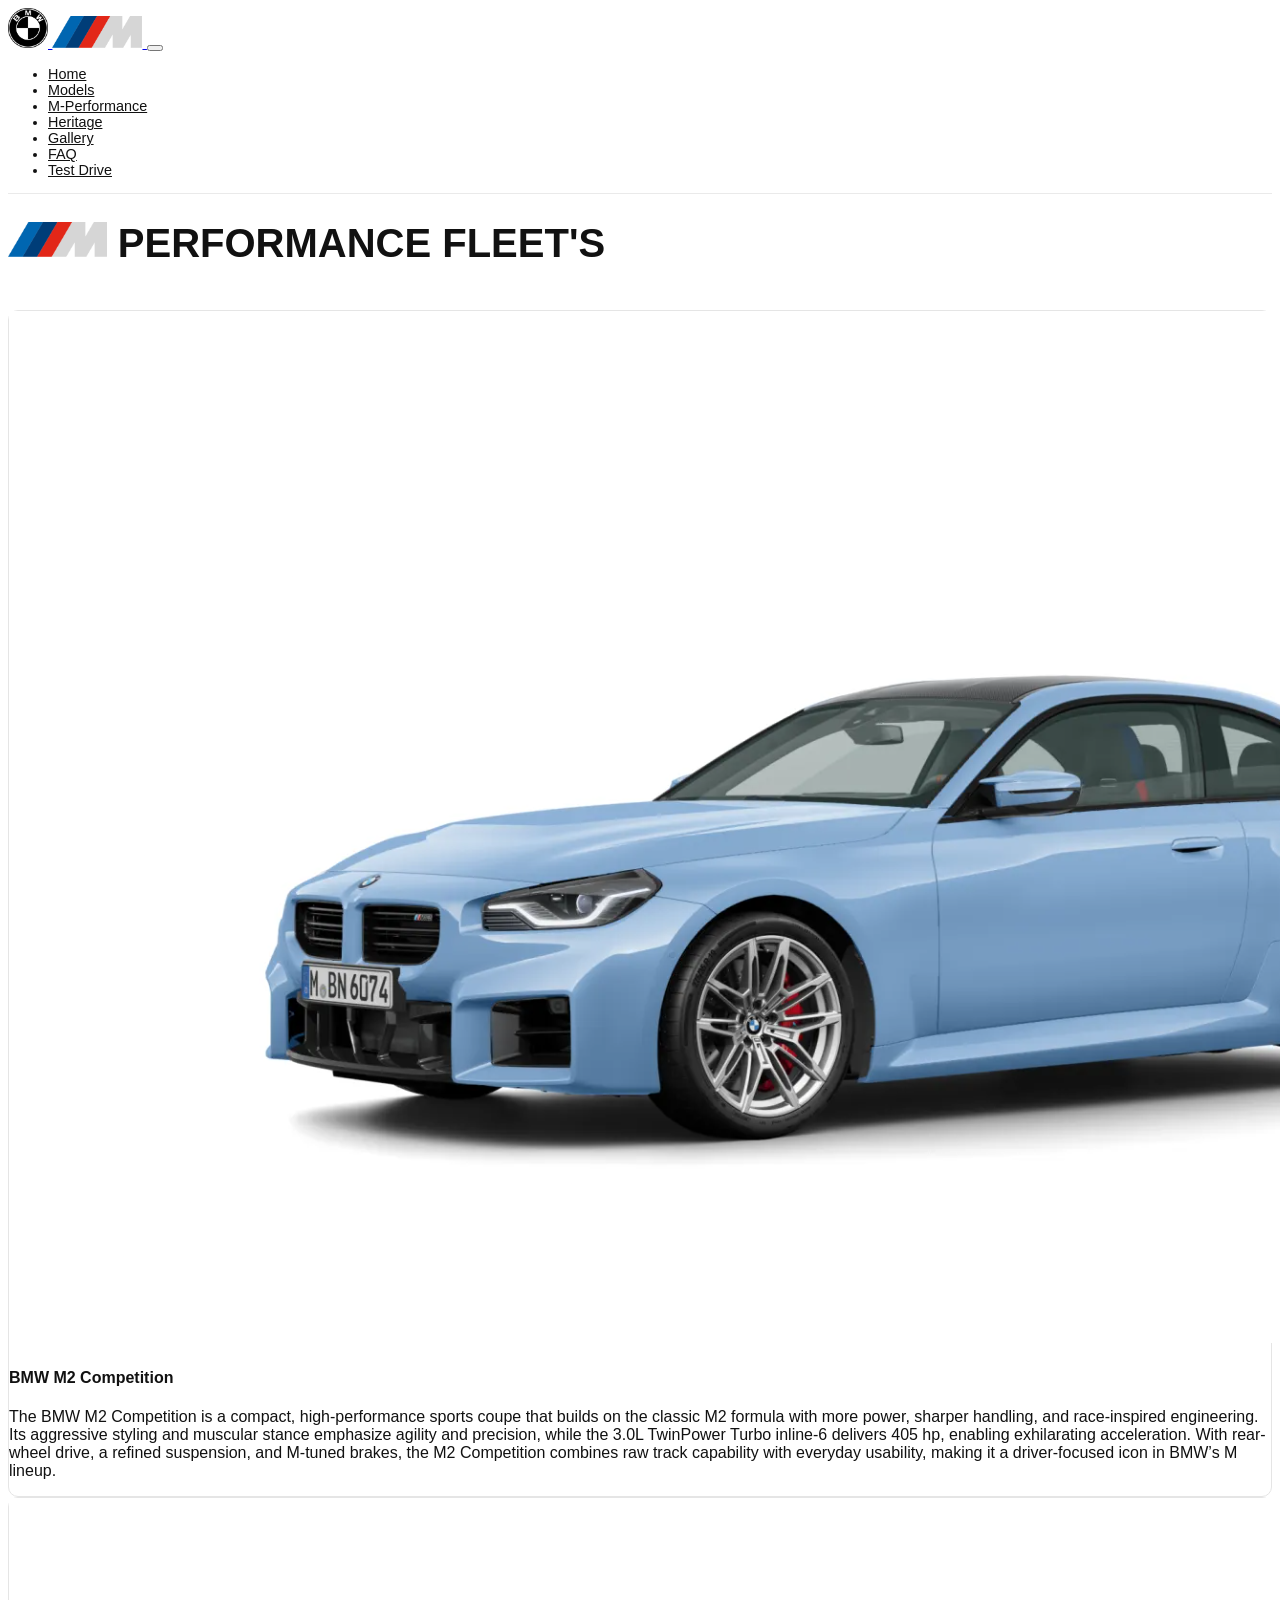
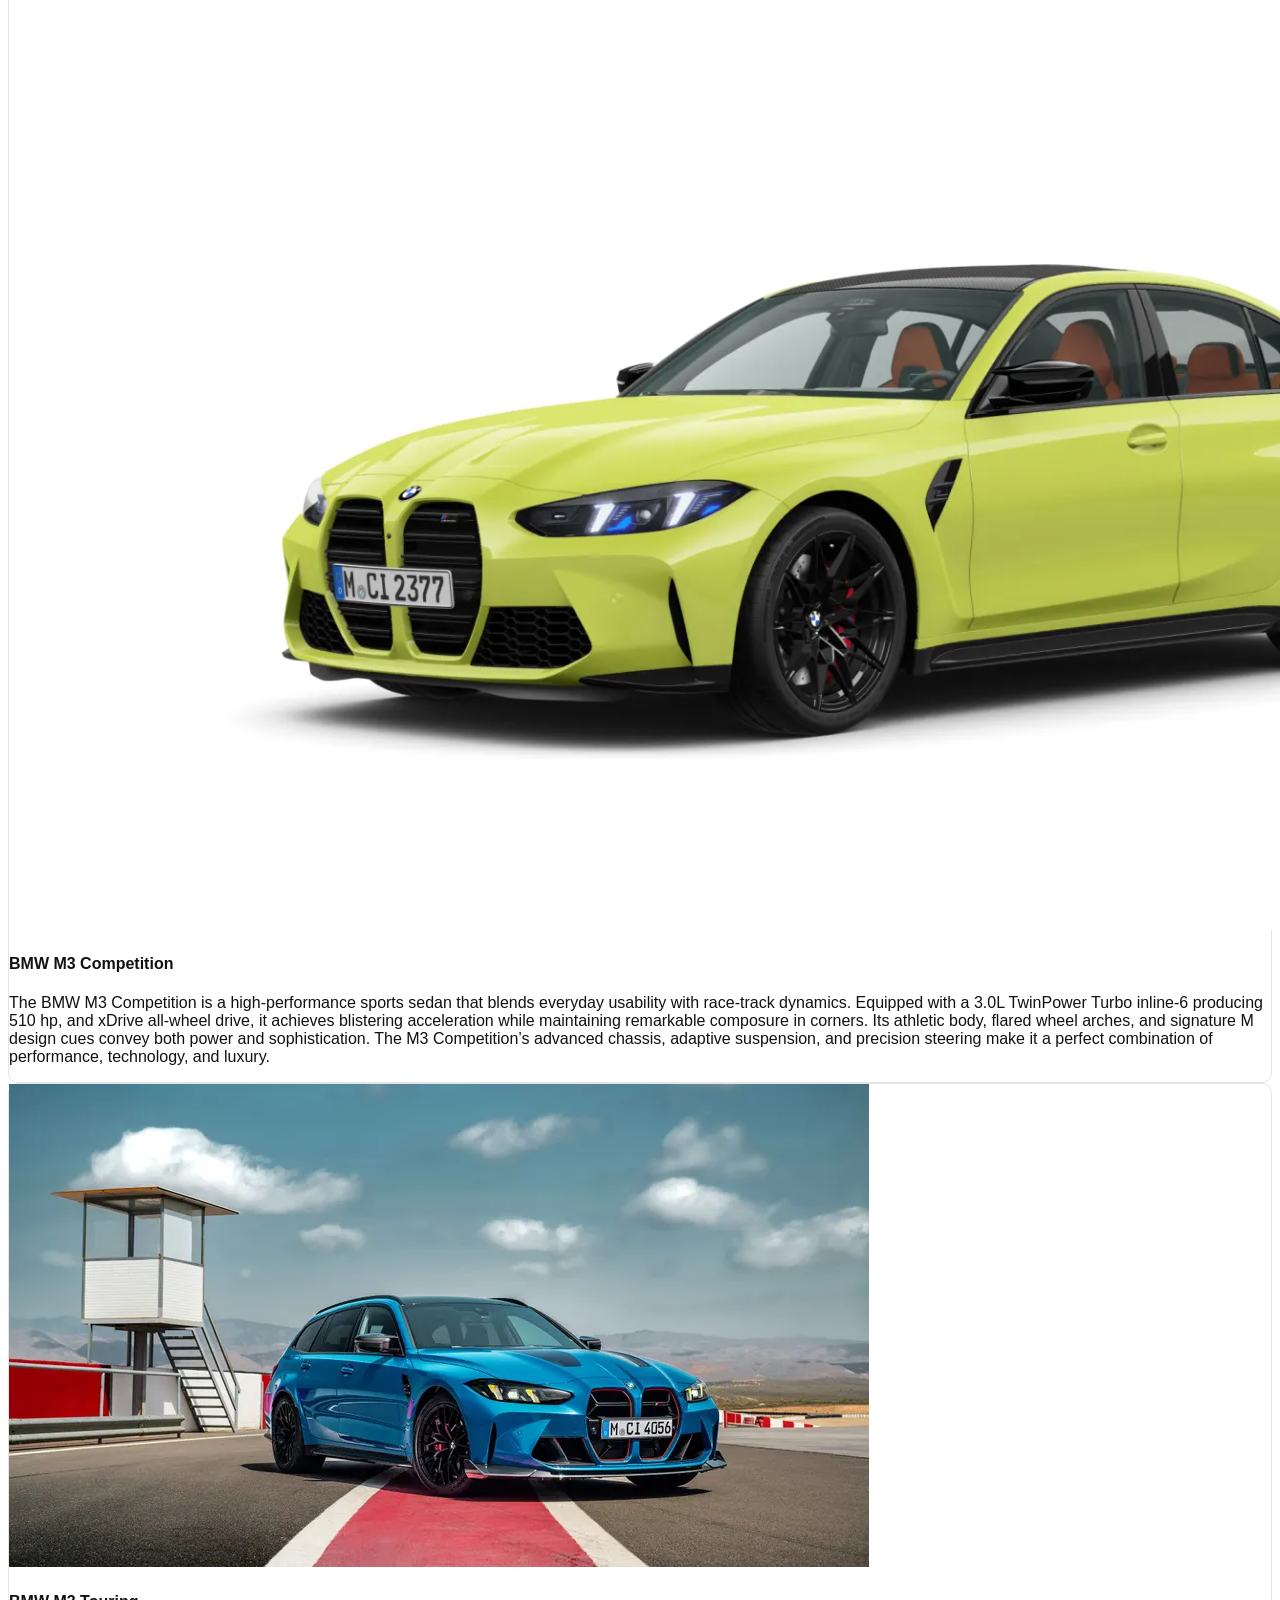
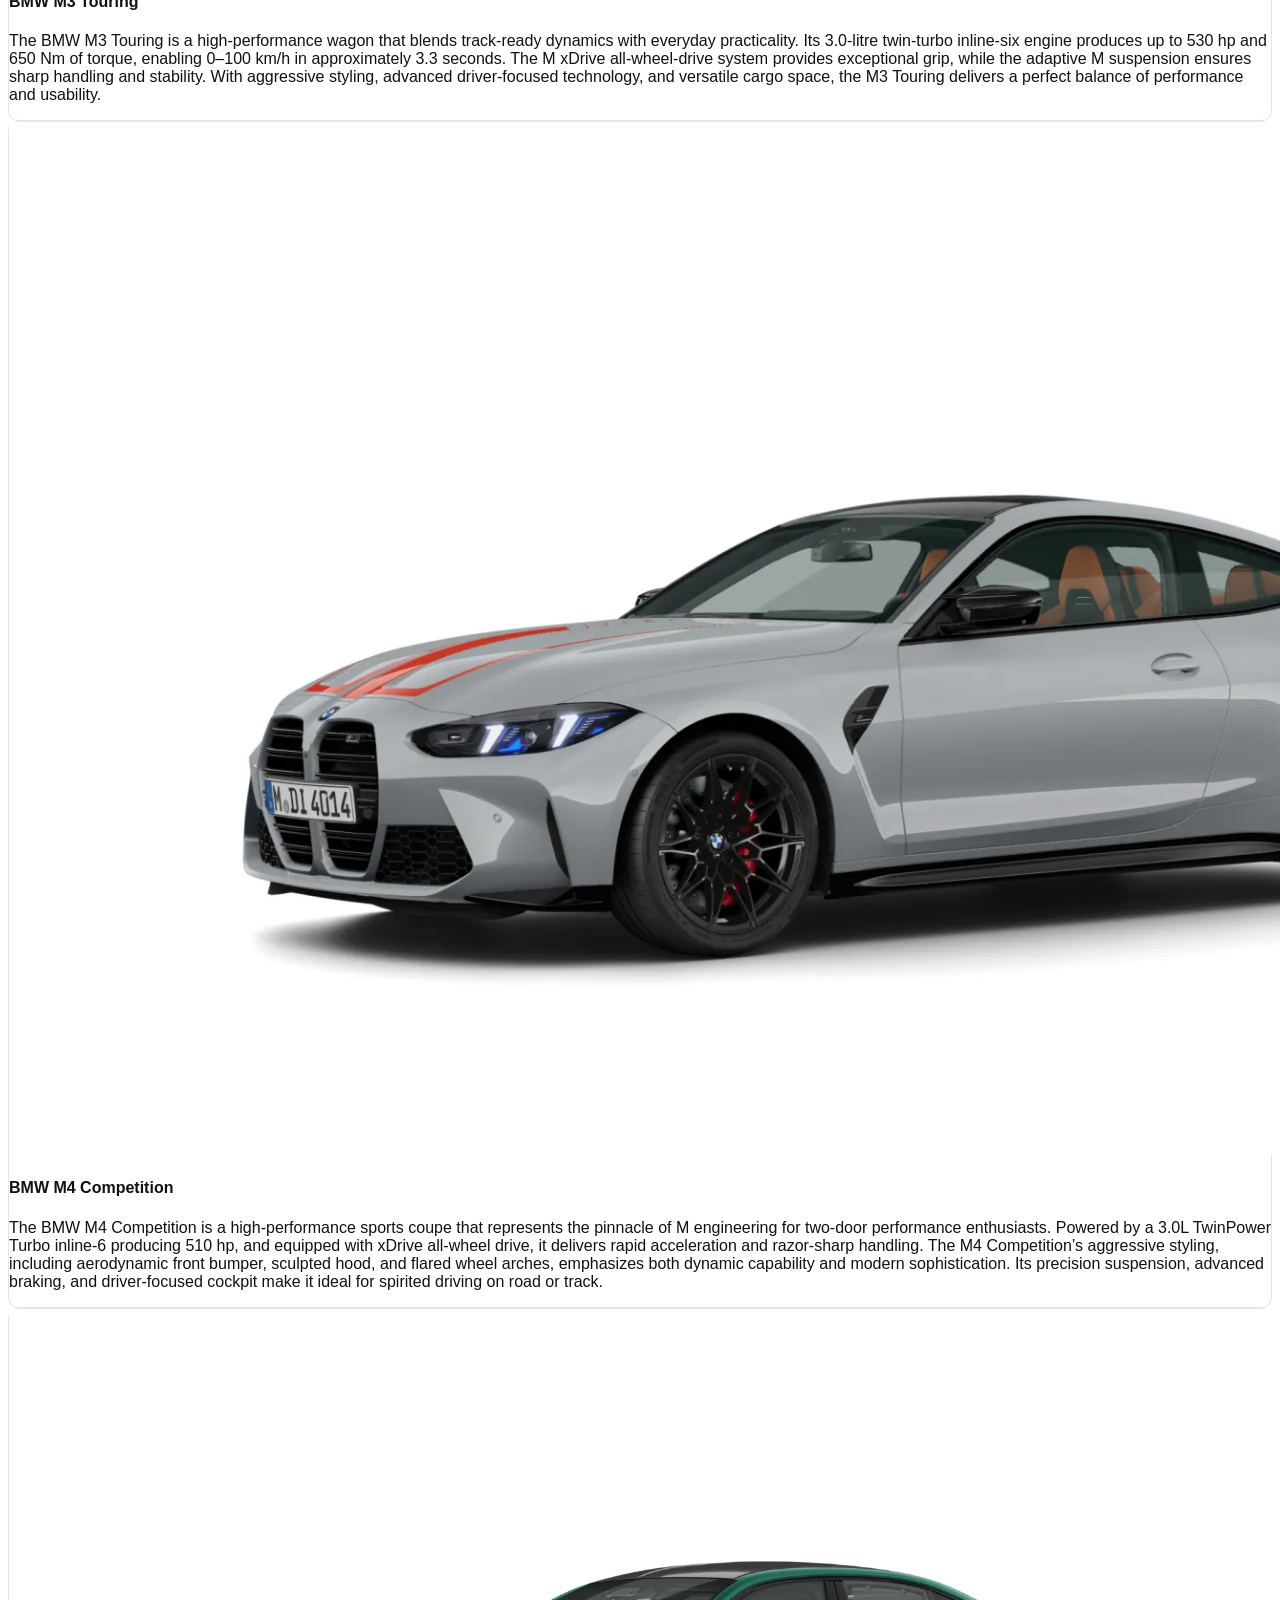
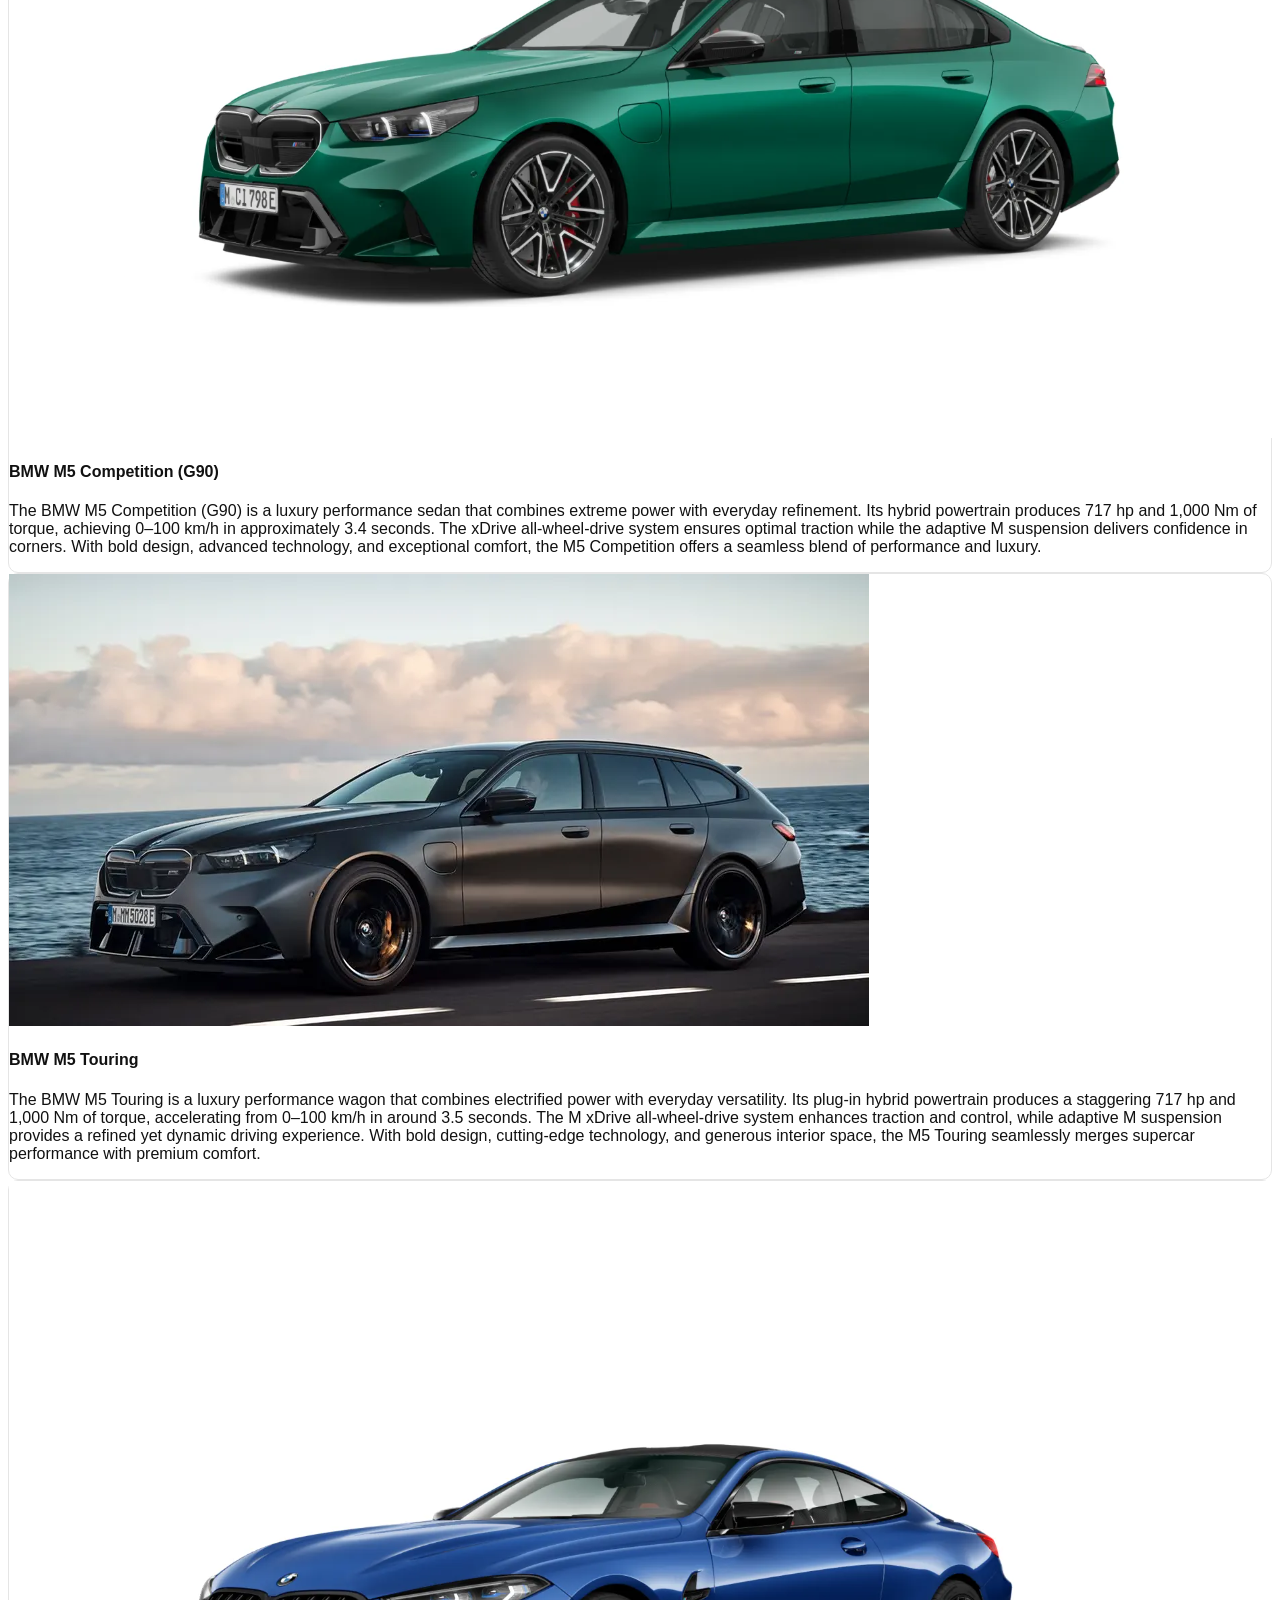
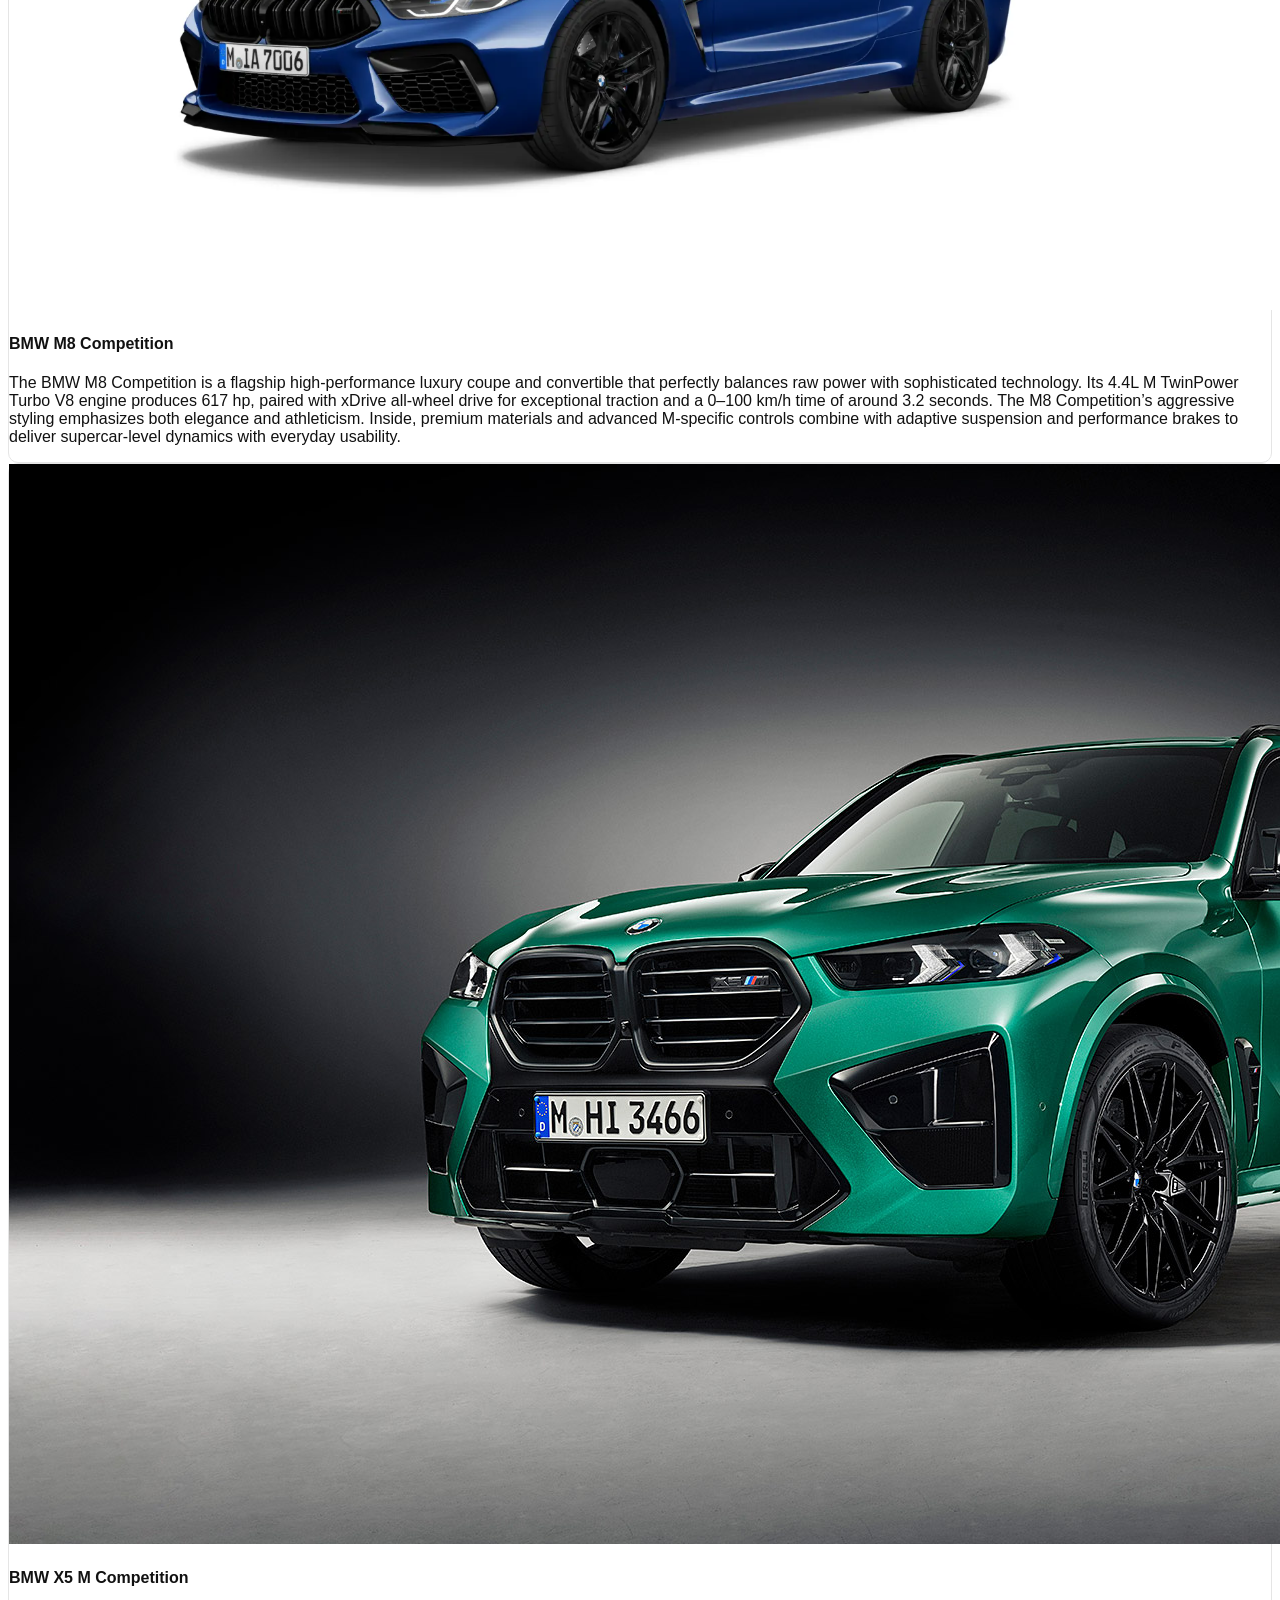
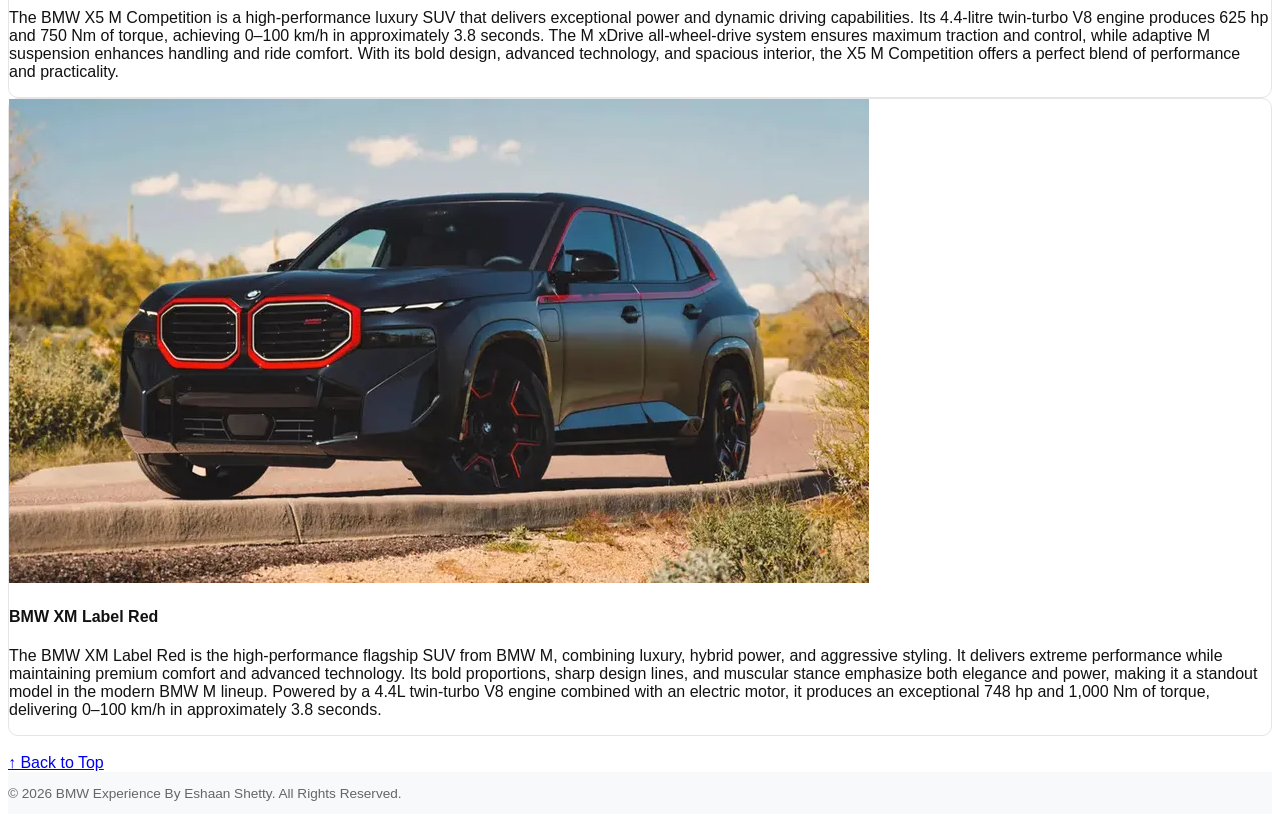
==== models.html @ 86196236 "Add files via upload" ====
<!DOCTYPE html>
<html lang="en">
<head>
    <meta charset="UTF-8">
    <meta name="viewport" content="width=device-width, initial-scale=1.0">
    <title>BMW | Models By ES</title>
    <link rel="icon" type="image/x-icon" href="media/Bmw_B.png">
    <link rel="stylesheet" href="bootstrap-5.3.8-dist/css/bootstrap.min.css">
    <link rel="stylesheet" href="css/style.css">
</head>
<body>
    <nav class="navbar navbar-expand-lg navbar-light navbar-custom sticky-top">
        <div class="container">
            <a class="navbar-brand fw-bold fs-4" href="index.html">
                <img src="media/Bmw_B.png" alt="BMW Logo" width="40">
                <img src="media/BMW_M.png" alt="BMW M Logo" width="90">
            </a>

            <button class="navbar-toggler" type="button" data-bs-toggle="collapse" data-bs-target="#navbarNav">
                <span class="navbar-toggler-icon"></span>
            </button>

            <div class="collapse navbar-collapse" id="navbarNav">
                <ul class="navbar-nav ms-auto text-uppercase fw-semibold" style="font-size: 0.9rem;">
                    <li class="nav-item"><a class="nav-link" href="index.html">Home</a></li>
                    <li class="nav-item"><a class="nav-link active" href="models.html">Models</a></li>
                    <li class="nav-item"><a class="nav-link" href="performance.html">M-Performance</a></li>
                    <li class="nav-item"><a class="nav-link" href="heritage.html">Heritage</a></li>
                    <li class="nav-item"><a class="nav-link" href="gallery.html">Gallery</a></li>
                    <li class="nav-item"><a class="nav-link" href="faq.html">FAQ</a></li>
                    <li class="nav-item"><a class="nav-link" href="testDrive.html">Test Drive</a></li>
                </ul>
            </div>
        </div>
    </nav>

    <main class="container my-5 py-5">
        <h1 class="d-flex justify-content-center align-items-center fw-bold" style="font-size:40px;">
           <img src="media/BMW_M.png" height="35" class="me-2">
            PERFORMANCE FLEET'S
        </h1>
        <br>
        <div class="row g-4">
            <!-- M2 -->
            <div class="col-md-4">
                <div class="card h-100 premium-card">
                    <img src="media/M2.jpg" class="card-img-top rounded-top" alt="BMW M2">
                    <div class="card-body">
                        <h4 class="fw-bold">BMW M2 Competition</h4>
                        <p class="card-text text-muted">
                            The BMW M2 Competition is a compact, high-performance sports coupe that builds on the classic M2 formula with more power, sharper handling, and race-inspired engineering. Its aggressive styling and muscular stance emphasize agility and precision, while the 3.0L TwinPower Turbo inline-6 delivers 405 hp, enabling exhilarating acceleration. With rear-wheel drive, a refined suspension, and M-tuned brakes, the M2 Competition combines raw track capability with everyday usability, making it a driver-focused icon in BMW’s M lineup.
                        </p>
                    </div>
                </div>
            </div>

            <!-- M3 -->
            <div class="col-md-4">
                <div class="card h-100 premium-card">
                    <img src="media/M3.png" class="card-img-top rounded-top" alt="BMW M3">
                    <div class="card-body">
                        <h4 class="fw-bold">BMW M3 Competition</h4>
                        <p class="card-text text-muted">
                            The BMW M3 Competition is a high-performance sports sedan that blends everyday usability with race-track dynamics. Equipped with a 3.0L TwinPower Turbo inline-6 producing 510 hp, and xDrive all-wheel drive, it achieves blistering acceleration while maintaining remarkable composure in corners. Its athletic body, flared wheel arches, and signature M design cues convey both power and sophistication. The M3 Competition’s advanced chassis, adaptive suspension, and precision steering make it a perfect combination of performance, technology, and luxury.
                        </p>
                    </div>
                </div>
            </div>

            <!-- M3 Touring-->
            <div class="col-md-4">
                <div class="card h-100 premium-card">
                    <img src="media/M3_Touring.png" class="card-img-top rounded-top" alt="BMW M3 Touring">
                    <div class="card-body">
                        <h4 class="fw-bold">BMW M3 Touring</h4>
                        <p class="card-text text-muted">
                            The BMW M3 Touring is a high-performance wagon that blends track-ready dynamics with everyday practicality. Its 3.0-litre twin-turbo inline-six engine produces up to 530 hp and 650 Nm of torque, enabling 0–100 km/h in approximately 3.3 seconds. The M xDrive all-wheel-drive system provides exceptional grip, while the adaptive M suspension ensures sharp handling and stability. With aggressive styling, advanced driver-focused technology, and versatile cargo space, the M3 Touring delivers a perfect balance of performance and usability.
                        </p>
                    </div>
                </div>
            </div>

            <!-- M4 -->
            <div class="col-md-4">
                <div class="card h-100 premium-card">
                    <img src="media/M4.png" class="card-img-top rounded-top" alt="BMW M4">
                    <div class="card-body">
                        <h4 class="fw-bold">BMW M4 Competition</h4>
                        <p class="card-text text-muted">
                            The BMW M4 Competition is a high-performance sports coupe that represents the pinnacle of M engineering for two-door performance enthusiasts. Powered by a 3.0L TwinPower Turbo inline-6 producing 510 hp, and equipped with xDrive all-wheel drive, it delivers rapid acceleration and razor-sharp handling. The M4 Competition’s aggressive styling, including aerodynamic front bumper, sculpted hood, and flared wheel arches, emphasizes both dynamic capability and modern sophistication. Its precision suspension, advanced braking, and driver-focused cockpit make it ideal for spirited driving on road or track.
                        </p>
                    </div>
                </div>
            </div>

            <!-- M5 -->
            <div class="col-md-4">
                <div class="card h-100 premium-card">
                    <img src="media/M5.png" class="card-img-top rounded-top" alt="BMW M5">
                    <div class="card-body">
                        <h4 class="fw-bold">BMW M5 Competition (G90)</h4>
                        <p class="card-text text-muted">
                            The BMW M5 Competition (G90) is a luxury performance sedan that combines extreme power with everyday refinement. Its hybrid powertrain produces 717 hp and 1,000 Nm of torque, achieving 0–100 km/h in approximately 3.4 seconds. The xDrive all-wheel-drive system ensures optimal traction while the adaptive M suspension delivers confidence in corners. With bold design, advanced technology, and exceptional comfort, the M5 Competition offers a seamless blend of performance and luxury.
                        </p>
                    </div>
                </div>
            </div>

            <!-- M5 Touring-->
            <div class="col-md-4">
                <div class="card h-100 premium-card">
                    <img src="media/Touring_M5.png" class="card-img-top rounded-top" alt="BMW M5 Touring">
                    <div class="card-body">
                        <h4 class="fw-bold">BMW M5 Touring</h4>
                        <p class="card-text text-muted">
                            The BMW M5 Touring is a luxury performance wagon that combines electrified power with everyday versatility. Its plug-in hybrid powertrain produces a staggering 717 hp and 1,000 Nm of torque, accelerating from 0–100 km/h in around 3.5 seconds. The M xDrive all-wheel-drive system enhances traction and control, while adaptive M suspension provides a refined yet dynamic driving experience. With bold design, cutting-edge technology, and generous interior space, the M5 Touring seamlessly merges supercar performance with premium comfort.
                        </p>
                    </div>
                </div>
            </div>
            
            <!-- M8 -->
            <div class="col-md-4">
                <div class="card h-100 premium-card">
                    <img src="media/M8.png" class="card-img-top rounded-top" alt="BMW M8">
                    <div class="card-body">
                        <h4 class="fw-bold">BMW M8 Competition</h4>
                        <p class="card-text text-muted">
                            The BMW M8 Competition is a flagship high-performance luxury coupe and convertible that perfectly balances raw power with sophisticated technology. Its 4.4L M TwinPower Turbo V8 engine produces 617 hp, paired with xDrive all-wheel drive for exceptional traction and a 0–100 km/h time of around 3.2 seconds. The M8 Competition’s aggressive styling emphasizes both elegance and athleticism. Inside, premium materials and advanced M-specific controls combine with adaptive suspension and performance brakes to deliver supercar-level dynamics with everyday usability.
                        </p>
                    </div>
                </div>
            </div>

            <!-- BMW X5 M Competition -->
            <div class="col-md-4">
                <div class="card h-100 premium-card">
                    <img src="media/BMW-X5-M-Competition.jpg" class="card-img-top rounded-top" alt="BMW X5 M Competition">
                    <div class="card-body">
                        <h4 class="fw-bold">BMW X5 M Competition</h4>
                        <p class="card-text text-muted">
                           The BMW X5 M Competition is a high-performance luxury SUV that delivers exceptional power and dynamic driving capabilities. Its 4.4-litre twin-turbo V8 engine produces 625 hp and 750 Nm of torque, achieving 0–100 km/h in approximately 3.8 seconds. The M xDrive all-wheel-drive system ensures maximum traction and control, while adaptive M suspension enhances handling and ride comfort. With its bold design, advanced technology, and spacious interior, the X5 M Competition offers a perfect blend of performance and practicality.
                    </div>
                </div>
            </div>

            <!-- XM -->
            <div class="col-md-4">
                <div class="card h-100 premium-card">
                    <img src="media/BMW_XM_Red_Label.png" class="card-img-top rounded-top" alt="BMW XM">
                    <div class="card-body">
                        <h4 class="fw-bold">BMW XM Label Red</h4>
                        <p class="card-text text-muted">
                            The BMW XM Label Red is the high-performance flagship SUV from BMW M, combining luxury, hybrid power, and aggressive styling. It delivers extreme performance while maintaining premium comfort and advanced technology. Its bold proportions, sharp design lines, and muscular stance emphasize both elegance and power, making it a standout model in the modern BMW M lineup. Powered by a 4.4L twin-turbo V8 engine combined with an electric motor, it produces an exceptional 748 hp and 1,000 Nm of torque, delivering 0–100 km/h in approximately 3.8 seconds.
                        </p>
                    </div>
                </div>
            </div>
            <br>
            <div class="text-center mt-5">
                <a href="#top" class="btn btn-dark px-4 py-2 rounded-0">
                    ↑ Back to Top
                </a>
            </div>
        </div>
    </main>

    <footer class="text-center py-4 mt-auto border-top">
        <div class="container">
            <p class="mb-0 text-muted" style="font-size: 0.85rem;">
                &copy; 2026 BMW Experience By Eshaan Shetty. All Rights Reserved.
            </p>
        </div>
    </footer>

</body>
</html>
---- css/style.css ----
:root {
    --bmw-dark: #ffffff;
    --bmw-light: #111111;
    --m-blue: #0082FA;
    --m-purple: #273476;
    --m-red: #F62B34;
}

body {
    font-family: 'Helvetica Neue', Arial, sans-serif;
    background-color: var(--bmw-dark);
    color: var(--bmw-light);
    display: flex;
    flex-direction: column;
    min-height: 100vh;
}

main {
    flex: 1; 
}

.premium-card {
    background-color: #ffffff;
    border: 1px solid #e5e5e5;
    border-radius: 10px;
    transition: transform 0.4s ease, box-shadow 0.4s ease;
}

.premium-card:hover {
    transform: translateY(-8px);
    box-shadow: 0 10px 25px rgba(0, 0, 0, 0.08);
    border-bottom: 3px solid var(--m-blue);
}

.navbar-custom {
    background-color: rgba(255, 255, 255, 0.95) !important;
    backdrop-filter: blur(10px);
    border-bottom: 1px solid #eaeaea;
}

.navbar .nav-link {
    color: #111 !important;
}

.navbar .nav-link:hover {
    color: var(--m-blue) !important;
}

.hero-section {
    background: linear-gradient(rgba(255, 255, 255, 0.7), rgba(255, 255, 255, 0.9)), 
                url('https://images.unsplash.com/photo-1555353540-64fddef71eb7?ixlib=rb-4.0.3&auto=format&fit=crop&w=2000&q=80') center/cover;
    padding: 120px 0;
}

.btn-outline-light {
    color: #111;
    border-color: #111;
}

.btn-outline-light:hover {
    background-color: #111;
    color: #fff;
}

.text-m-blue { color: var(--m-blue); }
.text-m-red { color: var(--m-red); }

.carousel-caption h5 {
    color: #111 !important;
    background-color: rgba(255, 255, 255, 0.7);
    display: inline-block;
    padding: 5px 10px;
    border-radius: 5px;
}

footer {
    background-color: #f8f9fa;
    color: #666;
}

section {
    margin-bottom: 60px;
}
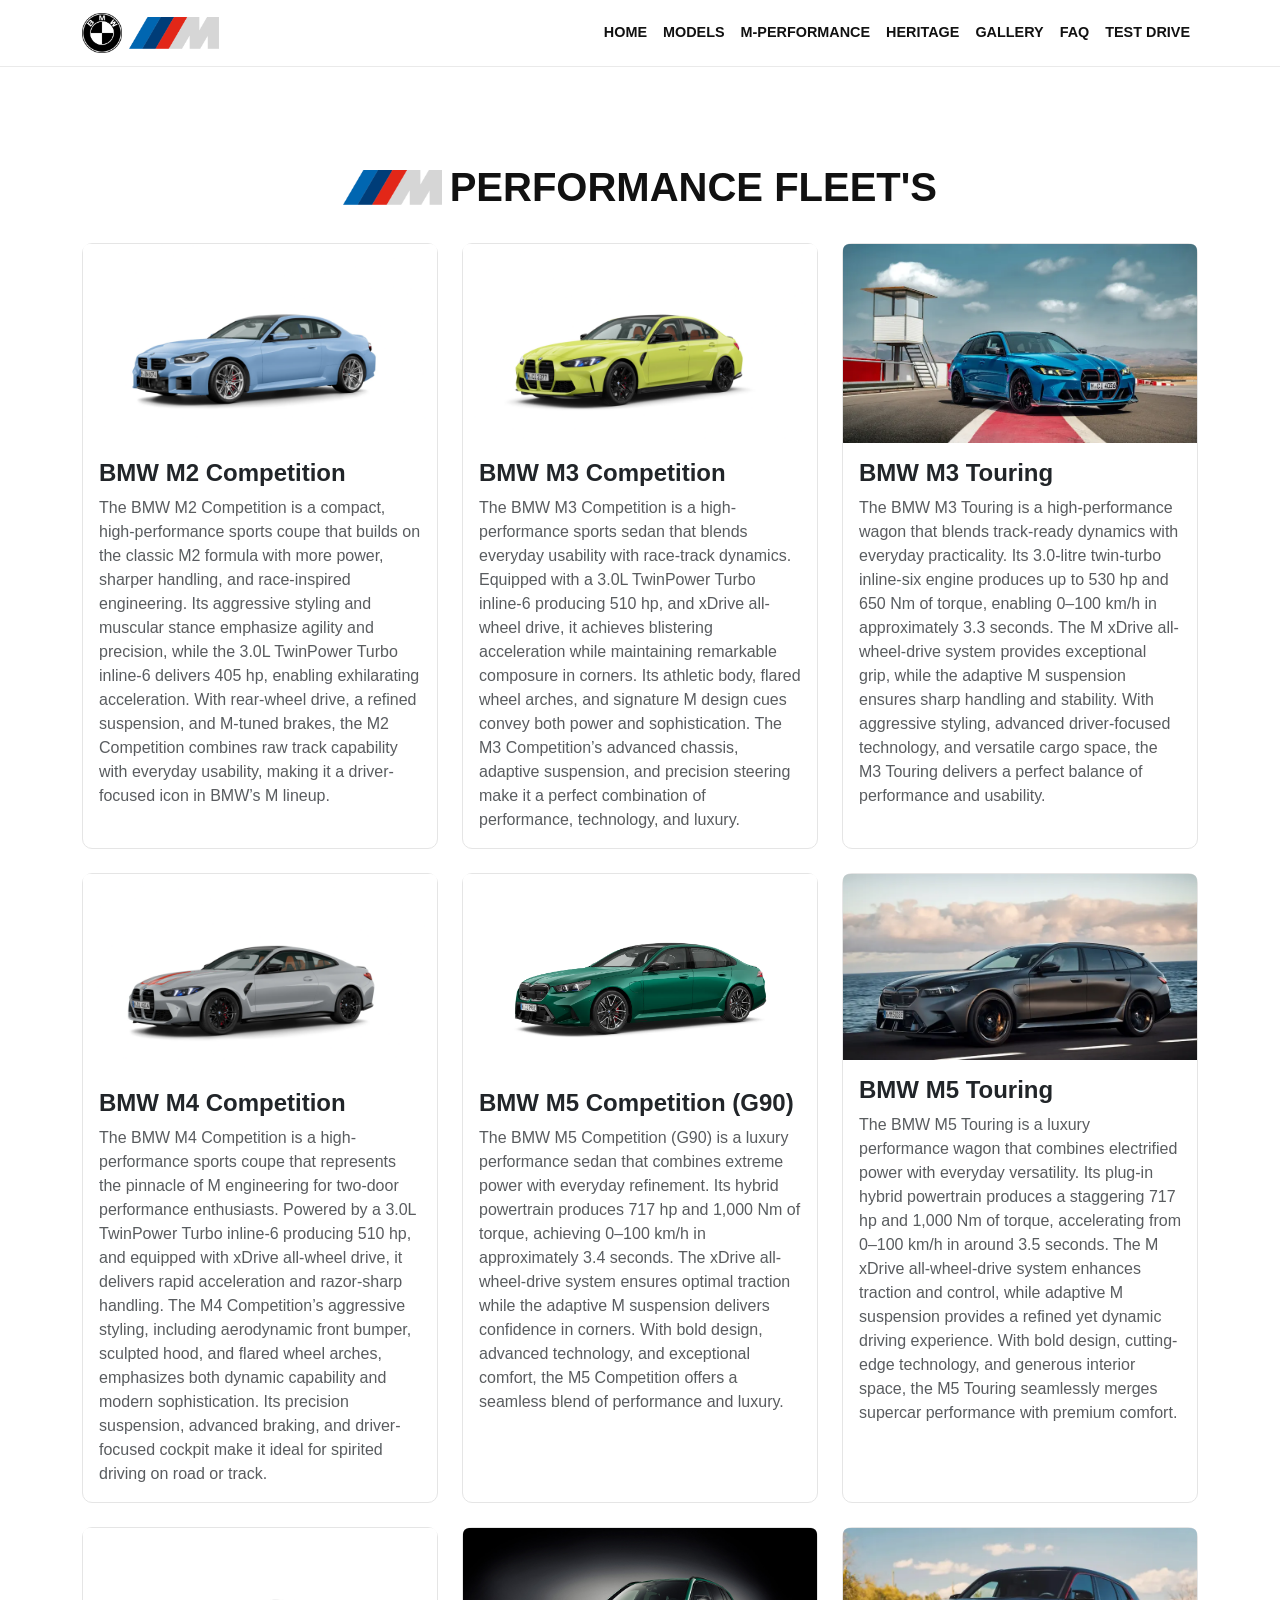
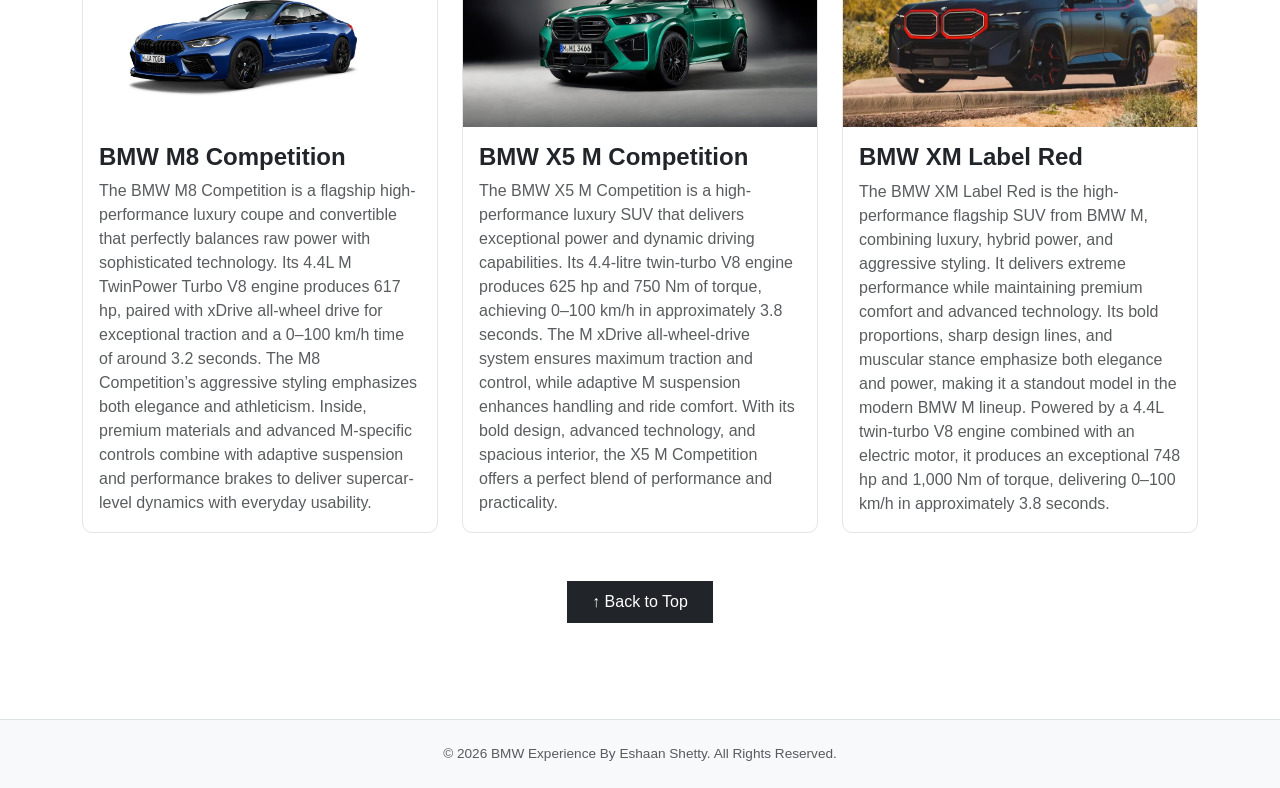
==== commit 8baedc27: "Fix HTML encoding issues in models.html" ====
--- a/models.html
+++ b/models.html
@@ -172,6 +172,6 @@
             </p>
         </div>
     </footer>
-
+    <script src="bootstrap-5.3.8-dist/js/bootstrap.bundle.min.js"></script>
 </body>
-</html>+</html>
